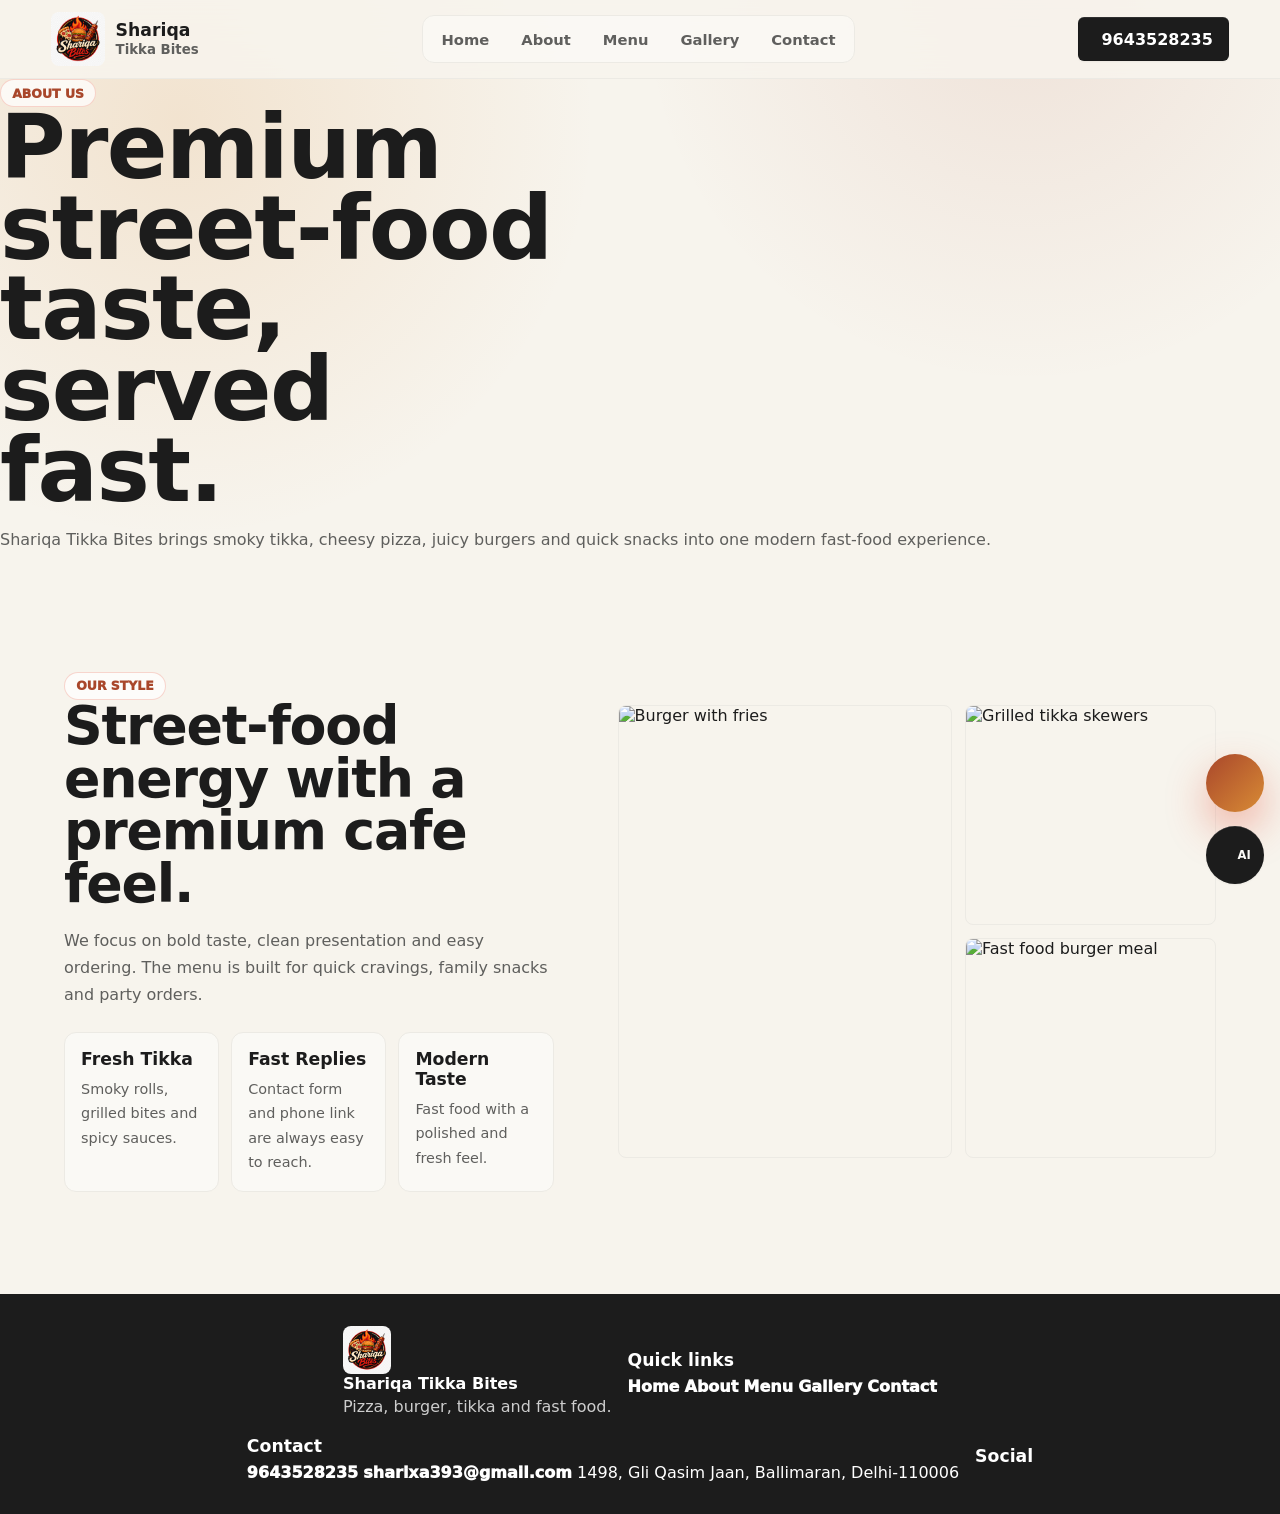
==== about.html @ 3ce441cc "Update multi-page Shariqa Tikka Bites website" ====
<!DOCTYPE html>
<html lang="en">
  <head>
    <meta charset="UTF-8" />
    <meta name="viewport" content="width=device-width, initial-scale=1.0" />
    <title>About | Shariqa Tikka Bites</title>
    <meta name="description" content="About Shariqa Tikka Bites fast food restaurant." />
    <link rel="preconnect" href="https://images.unsplash.com" />
    <link rel="preconnect" href="https://cdn.coverr.co" />
    <link rel="icon" href="assets/shariqa-bites-logo.png" />
    <link rel="stylesheet" href="styles.css" />
    <script src="https://unpkg.com/lucide@latest/dist/umd/lucide.min.js" defer></script>
    <script src="app.js" defer></script>
  </head>
  <body data-page="about">

    <header class="site-header">
      <a class="brand" href="index.html" aria-label="Shariqa Tikka Bites home">
        <img src="assets/shariqa-bites-logo.png" alt="Shariqa Tikka Bites logo" />
        <span><strong>Shariqa</strong><small>Tikka Bites</small></span>
      </a>
      <button class="nav-toggle" type="button" aria-label="Open menu"><i data-lucide="menu"></i></button>
      <nav class="nav-links" aria-label="Primary navigation">
        <a href="index.html" class="">Home</a>
        <a href="about.html" class="active">About</a>
        <a href="menu.html" class="">Menu</a>
        <a href="gallery.html" class="">Gallery</a>
        <a href="contact.html" class="">Contact</a>
      </nav>
      <a class="call-pill" href="tel:+919643528235"><i data-lucide="phone"></i><span>9643528235</span></a>
    </header>
    <main>
      <section class="page-hero"><span class="eyebrow">About us</span><h1>Premium street-food taste, served fast.</h1><p>Shariqa Tikka Bites brings smoky tikka, cheesy pizza, juicy burgers and quick snacks into one modern fast-food experience.</p></section>
      <section class="section about">
        <div class="section-copy reveal"><span class="eyebrow">Our style</span><h2>Street-food energy with a premium cafe feel.</h2><p>We focus on bold taste, clean presentation and easy ordering. The menu is built for quick cravings, family snacks and party orders.</p><div class="feature-grid"><article><i data-lucide="flame"></i><h3>Fresh Tikka</h3><p>Smoky rolls, grilled bites and spicy sauces.</p></article><article><i data-lucide="clock-3"></i><h3>Fast Replies</h3><p>Contact form and phone link are always easy to reach.</p></article><article><i data-lucide="sparkles"></i><h3>Modern Taste</h3><p>Fast food with a polished and fresh feel.</p></article></div></div>
        <div class="about-collage reveal"><img src="https://images.unsplash.com/photo-1550547660-d9450f859349?auto=format&fit=crop&w=900&q=85" alt="Burger with fries" /><img src="https://images.unsplash.com/photo-1599487488170-d11ec9c172f0?auto=format&fit=crop&w=900&q=85" alt="Grilled tikka skewers" /><img src="https://images.unsplash.com/photo-1571091718767-18b5b1457add?auto=format&fit=crop&w=900&q=85" alt="Fast food burger meal" /></div>
      </section>
    </main>
    <button class="floating-contact" type="button" data-open-popup aria-label="Open contact form"><i data-lucide="message-circle"></i></button>
    <button class="chatbot-launch" type="button" id="chatbotLaunch" aria-label="Open AI chatbot"><i data-lucide="bot"></i><span>AI</span></button>
    <aside class="chatbot" id="chatbot" aria-hidden="true" aria-label="Shariqa AI chatbot">
      <div class="chatbot-header">
        <div><span class="eyebrow">Website AI</span><h2>Ask Shariqa Bot</h2></div>
        <button type="button" id="closeChatbot" aria-label="Close chatbot"><i data-lucide="x"></i></button>
      </div>
      <div class="chatbot-messages" id="chatbotMessages">
        <p class="bot-message">Hi! Main Shariqa Tikka Bites website ke basis par menu, order, address, phone aur contact form ke answers de sakta hoon.</p>
      </div>
      <div class="chatbot-suggestions" aria-label="Suggested questions">
        <button type="button" data-chat-question="Address kya hai?">Address</button>
        <button type="button" data-chat-question="Order kaise karun?">Order</button>
        <button type="button" data-chat-question="Menu mein kya kya hai?">Menu</button>
      </div>
      <form class="chatbot-form" id="chatbotForm">
        <input id="chatbotInput" type="text" placeholder="Ask about menu, order, address..." autocomplete="off" />
        <button type="submit" aria-label="Send question"><i data-lucide="send"></i></button>
      </form>
    </aside>
    <div class="popup" id="contactPopup" aria-hidden="true">
      <div class="popup-backdrop" data-close-popup></div>
      <aside class="popup-card" role="dialog" aria-modal="true" aria-labelledby="popupTitle">
        <button class="popup-close" type="button" data-close-popup aria-label="Close popup"><i data-lucide="x"></i></button>
        <span class="eyebrow">Quick contact</span>
        <h2 id="popupTitle">Shariqa Tikka Bites se baat karein</h2>
        <p>Form submit karte hi details email par chali jayengi.</p>
        <form class="contact-form" action="https://formsubmit.co/sharixa393@gmail.com" method="POST" target="_blank">
          <input type="hidden" name="_subject" value="Popup inquiry from Shariqa Tikka Bites website" />
          <input type="hidden" name="_captcha" value="false" />
          <input type="hidden" name="_template" value="table" />
          <label>Name<input name="name" type="text" placeholder="Your name" required /></label>
          <label>Phone<input name="phone" type="tel" placeholder="Your phone number" required /></label>
          <label>Food item<select name="order_item" required><option value="">Select item</option><option>Pizza</option><option>Burger</option><option>Chicken Tikka</option><option>Paneer Tikka</option><option>Wrap / Roll</option><option>Fries</option><option>Sandwich</option><option>Cold Coffee / Shake</option><option>Party or catering order</option></select></label>
          <div class="form-row"><label>Quantity<input name="quantity" type="number" min="1" value="1" required /></label><label>Needed by<input name="needed_by" type="datetime-local" /></label></div>
          <label>Delivery / pickup address<textarea name="customer_address" rows="3" placeholder="Your complete address or write pickup" required></textarea></label>
          <label>Extra requirement<textarea name="message" rows="3" placeholder="Spice, sauce, landmark or party details" required></textarea></label>
          <button class="btn btn-primary" type="submit"><i data-lucide="send"></i>Send Message</button>
        </form>
        <button class="quiet-btn" type="button" id="stopPopup">Do not show popup again</button>
      </aside>
    </div>
    <footer class="site-footer">
      <div class="footer-brand">
        <img src="assets/shariqa-bites-logo.png" alt="Shariqa Tikka Bites logo" />
        <div><strong>Shariqa Tikka Bites</strong><p>Pizza, burger, tikka and fast food.</p></div>
      </div>
      <div class="footer-links">
        <h3>Quick links</h3>
        <a href="index.html">Home</a>
        <a href="about.html">About</a>
        <a href="menu.html">Menu</a>
        <a href="gallery.html">Gallery</a>
        <a href="contact.html">Contact</a>
      </div>
      <div class="footer-contact">
        <h3>Contact</h3>
        <a href="tel:+919643528235"><i data-lucide="phone"></i>9643528235</a>
        <a href="mailto:sharixa393@gmail.com"><i data-lucide="mail"></i>sharixa393@gmail.com</a>
        <span><i data-lucide="map-pin"></i>1498, Gli Qasim Jaan, Ballimaran, Delhi-110006</span>
      </div>
      <div class="footer-social">
        <h3>Social</h3>
        <div class="social-links">
          <a href="https://www.instagram.com/" target="_blank" rel="noopener" aria-label="Instagram"><i data-lucide="instagram"></i></a>
          <a href="https://www.facebook.com/" target="_blank" rel="noopener" aria-label="Facebook"><i data-lucide="facebook"></i></a>
        </div>
      </div>
    </footer>
  </body>
</html>
---- styles.css ----
:root {
  --ink: #1c1c1c;
  --muted: #5f5f5d;
  --paper: #f7f4ed;
  --surface: #fcfbf8;
  --tomato: #a9472b;
  --saffron: #d88b35;
  --mint: #2f6f63;
  --charcoal: #1c1c1c;
  --line: #eceae4;
  --strong-line: rgba(28, 28, 28, 0.4);
  --shadow: rgba(0, 0, 0, 0.1) 0px 4px 12px;
  --button-shadow: rgba(255, 255, 255, 0.2) 0px 0.5px 0px 0px inset, rgba(0, 0, 0, 0.2) 0px 0px 0px 0.5px inset, rgba(0, 0, 0, 0.05) 0px 1px 2px 0px;
  --radius: 12px;
}

* {
  box-sizing: border-box;
}

html {
  scroll-behavior: smooth;
}

body {
  margin: 0;
  color: var(--ink);
  background:
    radial-gradient(circle at 14% 8%, rgba(216, 139, 53, 0.16), transparent 26rem),
    radial-gradient(circle at 80% 0%, rgba(169, 71, 43, 0.1), transparent 24rem),
    var(--paper);
  font-family: Inter, ui-sans-serif, system-ui, -apple-system, BlinkMacSystemFont, "Segoe UI", sans-serif;
  letter-spacing: 0;
}

body.no-scroll {
  overflow: hidden;
}

img,
video {
  display: block;
  max-width: 100%;
}

a {
  color: inherit;
  text-decoration: none;
}

button,
input,
select,
textarea {
  font: inherit;
}

.intro {
  position: fixed;
  inset: 0;
  z-index: 100;
  display: grid;
  place-items: center;
  overflow: hidden;
  color: #fff;
  background:
    linear-gradient(135deg, rgba(28, 28, 28, 0.93), rgba(80, 49, 33, 0.92)),
    url("https://images.unsplash.com/photo-1544025162-d76694265947?auto=format&fit=crop&w=1600&q=85") center/cover;
  transition: opacity 0.55s ease, visibility 0.55s ease;
}

.intro.hide {
  opacity: 0;
  visibility: hidden;
  pointer-events: none;
}

.intro-skip {
  position: absolute;
  top: 1rem;
  right: 1rem;
  z-index: 2;
  display: inline-flex;
  align-items: center;
  gap: 0.4rem;
  border: 1px solid rgba(255, 255, 255, 0.35);
  border-radius: 999px;
  padding: 0.65rem 0.9rem;
  color: #fff;
  background: rgba(0, 0, 0, 0.25);
  cursor: pointer;
}

.intro-skip svg,
.btn svg,
.call-pill svg,
.nav-toggle svg,
.popup-close svg,
.floating-contact svg,
.chatbot-launch svg,
.chatbot-header svg,
.chatbot-form svg,
.contact-lines svg {
  width: 1.05rem;
  height: 1.05rem;
}

.prep-loader {
  position: absolute;
  top: 50%;
  left: 50%;
  width: min(360px, 78vw);
  aspect-ratio: 1;
  transform: translate(-50%, -50%);
}

.prep-ring {
  position: absolute;
  inset: 0;
  border: 1px solid rgba(255, 255, 255, 0.22);
  border-top-color: rgba(255, 255, 255, 0.8);
  border-radius: 999px;
  animation: spinOrder 1.3s linear infinite;
}

.prep-plate {
  position: absolute;
  inset: 34%;
  display: grid;
  place-items: center;
  border-radius: 999px;
  color: var(--ink);
  background: var(--paper);
  box-shadow: var(--button-shadow);
}

.prep-plate svg {
  width: 2.4rem;
  height: 2.4rem;
}

.prep-icon {
  position: absolute;
  display: grid;
  place-items: center;
  width: 54px;
  height: 54px;
  border: 1px solid rgba(255, 255, 255, 0.32);
  border-radius: 999px;
  background: rgba(255, 255, 255, 0.12);
  backdrop-filter: blur(12px);
  font-size: 1.45rem;
  animation: prepBounce 1.7s ease-in-out infinite;
}

.prep-one {
  top: 8%;
  left: 20%;
}

.prep-two {
  right: 12%;
  top: 38%;
  animation-delay: 0.18s;
}

.prep-three {
  left: 16%;
  bottom: 13%;
  animation-delay: 0.36s;
}

.intro-scratch {
  position: absolute;
  inset: -15%;
  opacity: 0.5;
  transform: rotate(-9deg);
}

.intro-scratch span {
  position: absolute;
  left: -10%;
  width: 120%;
  height: 1.4rem;
  border-radius: 999px;
  background: rgba(255, 255, 255, 0.22);
  animation: scratch 1.15s ease-in-out infinite;
}

.intro-scratch span:nth-child(1) {
  top: 34%;
}

.intro-scratch span:nth-child(2) {
  top: 48%;
  animation-delay: 0.14s;
}

.intro-scratch span:nth-child(3) {
  top: 62%;
  animation-delay: 0.28s;
}

.intro-center {
  position: relative;
  z-index: 2;
  display: grid;
  place-items: center;
  gap: 1rem;
  text-align: center;
  animation: popIn 0.8s ease both;
}

.intro-center img {
  width: min(180px, 42vw);
  border-radius: 16px;
  box-shadow: var(--button-shadow);
}

.intro-center p {
  margin: 0;
  font-weight: 900;
  text-transform: uppercase;
}

.intro-progress {
  width: min(260px, 70vw);
  height: 8px;
  overflow: hidden;
  border-radius: 999px;
  background: rgba(255, 255, 255, 0.18);
}

.intro-progress span {
  display: block;
  width: 44%;
  height: 100%;
  border-radius: inherit;
  background: var(--surface);
  animation: loadBar 1.15s ease-in-out infinite;
}

.intro-food {
  position: absolute;
  border: 1px solid rgba(255, 255, 255, 0.28);
  border-radius: 999px;
  padding: 0.8rem 1.1rem;
  font-weight: 900;
  background: rgba(255, 255, 255, 0.13);
  backdrop-filter: blur(10px);
  animation: orbit 4.5s ease-in-out infinite;
}

.intro-food-one {
  top: 18%;
  left: 15%;
}

.intro-food-two {
  right: 13%;
  top: 24%;
  animation-delay: 0.5s;
}

.intro-food-three {
  bottom: 18%;
  left: 25%;
  animation-delay: 1s;
}

.site-header {
  position: sticky;
  top: 0;
  z-index: 20;
  display: grid;
  grid-template-columns: auto 1fr auto;
  align-items: center;
  gap: 1.2rem;
  padding: 0.75rem clamp(1rem, 4vw, 4rem);
  border-bottom: 1px solid var(--line);
  background: rgba(247, 244, 237, 0.88);
  backdrop-filter: blur(18px);
}

.brand {
  display: inline-flex;
  align-items: center;
  min-width: 0;
  gap: 0.65rem;
}

.brand img {
  width: 54px;
  height: 54px;
  border-radius: 8px;
  object-fit: cover;
}

.brand span {
  display: grid;
  line-height: 1;
}

.brand strong {
  font-size: 1.08rem;
}

.brand small {
  margin-top: 0.2rem;
  color: var(--muted);
  font-weight: 800;
}

.nav-links {
  justify-self: center;
  display: inline-flex;
  align-items: center;
  gap: 0.4rem;
  padding: 0.35rem;
  border: 1px solid var(--line);
  border-radius: 12px;
  background: rgba(252, 251, 248, 0.65);
}

.nav-links a {
  border-radius: 6px;
  padding: 0.55rem 0.8rem;
  color: var(--muted);
  font-size: 0.92rem;
  font-weight: 800;
  transition: color 0.2s ease, background 0.2s ease;
}

.nav-links a:hover {
  color: var(--ink);
  background: #fff;
}

.nav-toggle {
  display: none;
  width: 44px;
  height: 44px;
  place-items: center;
  border: 1px solid var(--line);
  border-radius: 6px;
  background: var(--surface);
  cursor: pointer;
}

.call-pill {
  display: inline-flex;
  align-items: center;
  justify-content: center;
  gap: 0.45rem;
  min-height: 44px;
  border-radius: 6px;
  padding: 0 1rem;
  color: #fff;
  background: var(--ink);
  font-weight: 900;
  box-shadow: var(--button-shadow);
}

.hero {
  display: grid;
  grid-template-columns: minmax(0, 0.95fr) minmax(300px, 1.05fr);
  align-items: center;
  gap: clamp(2rem, 5vw, 5rem);
  padding: clamp(2rem, 4vw, 4rem) clamp(1rem, 5vw, 5rem) clamp(4rem, 7vw, 6rem);
}

.eyebrow {
  display: inline-flex;
  width: fit-content;
  border: 1px solid rgba(226, 55, 25, 0.2);
  border-radius: 999px;
  padding: 0.35rem 0.7rem;
  color: var(--tomato);
  background: rgba(255, 255, 255, 0.72);
  font-size: 0.78rem;
  font-weight: 950;
  text-transform: uppercase;
}

h1,
h2,
h3,
p {
  margin-top: 0;
}

h1 {
  margin-bottom: 1rem;
  font-size: clamp(3rem, 7vw, 6.6rem);
  line-height: 0.9;
  letter-spacing: -1.5px;
  max-width: 9ch;
}

h2 {
  margin-bottom: 1rem;
  font-size: clamp(2rem, 4.2vw, 3.4rem);
  line-height: 0.98;
  letter-spacing: -1.2px;
}

h3 {
  margin-bottom: 0.45rem;
  font-size: 1.08rem;
}

p {
  color: var(--muted);
  line-height: 1.7;
}

.hero-copy p {
  max-width: 36rem;
  font-size: 1.08rem;
}

.hero-actions,
.contact-lines {
  display: flex;
  flex-wrap: wrap;
  gap: 0.8rem;
  align-items: center;
}

.btn {
  display: inline-flex;
  align-items: center;
  justify-content: center;
  gap: 0.5rem;
  min-height: 48px;
  border: 0;
  border-radius: 6px;
  padding: 0 1.1rem;
  cursor: pointer;
  font-weight: 950;
  transition: transform 0.2s ease, box-shadow 0.2s ease, background 0.2s ease;
}

.btn:hover {
  transform: translateY(-2px);
}

.btn-primary {
  color: #fff;
  background: linear-gradient(135deg, var(--tomato), var(--saffron));
  box-shadow: var(--button-shadow);
}

.btn-light {
  color: var(--ink);
  border: 1px solid var(--strong-line);
  background: transparent;
  box-shadow: none;
}

.hero-stats {
  display: grid;
  grid-template-columns: repeat(3, minmax(0, 1fr));
  gap: 0.75rem;
  max-width: 42rem;
  margin-top: 2rem;
}

.hero-stats span {
  min-height: 86px;
  border: 1px solid var(--line);
  border-radius: var(--radius);
  padding: 1rem;
  background: rgba(252, 251, 248, 0.72);
  color: var(--muted);
  font-weight: 800;
}

.hero-stats strong {
  display: block;
  color: var(--ink);
  font-size: 1.45rem;
}

.hero-visual {
  position: relative;
  min-height: 620px;
}

.hero-main-photo {
  position: absolute;
  inset: 3rem 0 0 4rem;
  border-radius: 8px;
  overflow: hidden;
  border: 1px solid var(--line);
  box-shadow: none;
  transform: rotate(2deg);
}

.hero-main-photo::after,
.video-frame::after {
  content: "";
  position: absolute;
  inset: 0;
  pointer-events: none;
  background: linear-gradient(180deg, transparent 45%, rgba(0, 0, 0, 0.2));
}

.hero-main-photo img {
  width: 100%;
  height: 100%;
  object-fit: cover;
}

.floating-card {
  position: absolute;
  display: grid;
  gap: 0.6rem;
  width: 190px;
  border: 1px solid var(--line);
  border-radius: 8px;
  padding: 0.55rem;
  background: rgba(252, 251, 248, 0.88);
  box-shadow: var(--shadow);
  backdrop-filter: blur(12px);
  animation: floatCard 4.6s ease-in-out infinite;
}

.floating-card img {
  aspect-ratio: 1.25;
  width: 100%;
  border-radius: 6px;
  object-fit: cover;
}

.floating-card span {
  font-weight: 950;
}

.float-one {
  top: 1rem;
  left: 0;
}

.float-two {
  right: 0;
  bottom: 2rem;
  animation-delay: 0.7s;
}

.ticker {
  overflow: hidden;
  border-block: 1px solid var(--line);
  background: var(--charcoal);
  color: #fff;
}

.ticker div {
  display: flex;
  width: max-content;
  gap: 2rem;
  padding: 1rem 0;
  animation: marquee 22s linear infinite;
}

.ticker span {
  font-size: 1.05rem;
  font-weight: 950;
  text-transform: uppercase;
}

.section {
  padding: clamp(4rem, 8vw, 7rem) clamp(1rem, 5vw, 5rem);
}

.about,
.video-section {
  display: grid;
  grid-template-columns: minmax(0, 0.9fr) minmax(300px, 1.1fr);
  gap: clamp(2rem, 5vw, 5rem);
  align-items: center;
}

.section-copy {
  max-width: 44rem;
}

.feature-grid {
  display: grid;
  grid-template-columns: repeat(3, minmax(0, 1fr));
  gap: 0.75rem;
  margin-top: 1.5rem;
}

.feature-grid article,
.menu-card,
.contact-panel,
.popup-card {
  border: 1px solid var(--line);
  border-radius: var(--radius);
  background: rgba(252, 251, 248, 0.78);
  box-shadow: none;
}

.feature-grid article {
  padding: 1rem;
}

.feature-grid svg {
  color: var(--tomato);
}

.feature-grid p {
  margin-bottom: 0;
  font-size: 0.9rem;
}

.about-collage {
  display: grid;
  grid-template-columns: 1fr 0.75fr;
  grid-template-rows: repeat(2, 220px);
  gap: 0.8rem;
}

.about-collage img {
  width: 100%;
  height: 100%;
  border-radius: 8px;
  object-fit: cover;
  border: 1px solid var(--line);
  box-shadow: none;
}

.about-collage img:first-child {
  grid-row: span 2;
}

.section-heading {
  max-width: 48rem;
  margin: 0 auto 2rem;
  text-align: center;
}

.section-heading .eyebrow {
  margin-inline: auto;
}

.menu-grid {
  display: grid;
  grid-template-columns: repeat(3, minmax(0, 1fr));
  gap: 1rem;
}

.menu-card {
  overflow: hidden;
  transition: transform 0.25s ease, box-shadow 0.25s ease;
}

.menu-card:hover {
  transform: translateY(-7px);
  box-shadow: var(--shadow);
}

.menu-card img {
  width: 100%;
  aspect-ratio: 1.35;
  object-fit: cover;
}

.menu-card div {
  padding: 1rem;
}

.menu-card p {
  min-height: 54px;
  margin-bottom: 0.8rem;
}

.menu-card strong {
  color: var(--tomato);
  font-size: 1.2rem;
}

.gallery {
  display: grid;
  grid-template-columns: repeat(4, minmax(0, 1fr));
  grid-auto-rows: 230px;
  gap: 0.8rem;
}

.gallery img {
  width: 100%;
  height: 100%;
  border-radius: 8px;
  object-fit: cover;
  border: 1px solid var(--line);
  box-shadow: none;
  transition: transform 0.3s ease, filter 0.3s ease;
}

.gallery img:hover {
  filter: saturate(1.12) contrast(1.04);
  transform: scale(1.025);
}

.gallery img:nth-child(1),
.gallery img:nth-child(6) {
  grid-row: span 2;
}

.video-frame {
  position: relative;
  overflow: hidden;
  border-radius: 8px;
  box-shadow: var(--shadow);
  background: #000;
}

.video-frame video {
  width: 100%;
  aspect-ratio: 16 / 10;
  object-fit: cover;
}

.contact-section {
  padding-top: 2rem;
}

.contact-panel {
  display: grid;
  grid-template-columns: minmax(0, 0.9fr) minmax(300px, 1fr);
  gap: 2rem;
  padding: clamp(1.2rem, 3vw, 2rem);
}

.contact-lines {
  margin-top: 1.3rem;
}

.contact-lines a {
  display: inline-flex;
  align-items: center;
  gap: 0.45rem;
  border: 1px solid var(--line);
  border-radius: 999px;
  padding: 0.65rem 0.85rem;
  background: var(--surface);
  font-weight: 850;
}

.address-card {
  display: inline-flex;
  align-items: flex-start;
  gap: 0.55rem;
  margin-top: 1rem;
  border: 1px solid var(--line);
  border-radius: 12px;
  padding: 0.8rem 0.9rem;
  color: var(--ink);
  background: rgba(252, 251, 248, 0.72);
  font-style: normal;
  font-weight: 600;
}

.address-card svg {
  flex: 0 0 auto;
  width: 1.1rem;
  height: 1.1rem;
  color: var(--tomato);
}

.contact-form {
  display: grid;
  gap: 0.85rem;
}

.contact-form label {
  display: grid;
  gap: 0.38rem;
  color: var(--muted);
  font-size: 0.9rem;
  font-weight: 850;
}

.contact-form input,
.contact-form select,
.contact-form textarea {
  width: 100%;
  border: 1px solid var(--line);
  border-radius: 6px;
  padding: 0.9rem 1rem;
  color: var(--ink);
  background: var(--paper);
  outline: none;
  resize: vertical;
}

.contact-form input:focus,
.contact-form select:focus,
.contact-form textarea:focus {
  border-color: var(--tomato);
  box-shadow: var(--shadow);
}

.form-row {
  display: grid;
  grid-template-columns: 0.65fr 1fr;
  gap: 0.8rem;
}

.floating-contact {
  position: fixed;
  right: 1rem;
  bottom: 5.5rem;
  z-index: 30;
  display: grid;
  place-items: center;
  width: 58px;
  height: 58px;
  border: 0;
  border-radius: 999px;
  color: #fff;
  background: linear-gradient(135deg, var(--tomato), var(--saffron));
  box-shadow: 0 18px 40px rgba(226, 55, 25, 0.35);
  cursor: pointer;
  animation: pulse 2.4s ease-in-out infinite;
}

.chatbot-launch {
  position: fixed;
  right: 1rem;
  bottom: 1rem;
  z-index: 30;
  display: grid;
  grid-template-columns: auto auto;
  place-items: center;
  gap: 0.25rem;
  width: 58px;
  height: 58px;
  border: 0;
  border-radius: 999px;
  color: var(--surface);
  background: var(--ink);
  box-shadow: var(--button-shadow);
  cursor: pointer;
}

.chatbot-launch span {
  font-size: 0.72rem;
  font-weight: 900;
}

.chatbot {
  position: fixed;
  right: 1rem;
  bottom: 5.2rem;
  z-index: 45;
  display: grid;
  grid-template-rows: auto 1fr auto auto;
  width: min(390px, calc(100vw - 2rem));
  max-height: min(620px, calc(100vh - 7rem));
  border: 1px solid var(--line);
  border-radius: 16px;
  background: rgba(252, 251, 248, 0.98);
  box-shadow: var(--shadow);
  opacity: 0;
  transform: translateY(16px);
  visibility: hidden;
  pointer-events: none;
  transition: opacity 0.22s ease, transform 0.22s ease, visibility 0.22s ease;
}

.chatbot.show {
  opacity: 1;
  transform: none;
  visibility: visible;
  pointer-events: auto;
}

.chatbot-header {
  display: flex;
  align-items: flex-start;
  justify-content: space-between;
  gap: 1rem;
  padding: 1rem;
  border-bottom: 1px solid var(--line);
}

.chatbot-header h2 {
  margin: 0.45rem 0 0;
  font-size: 1.3rem;
  letter-spacing: 0;
}

.chatbot-header button,
.chatbot-form button {
  display: grid;
  place-items: center;
  border: 1px solid var(--line);
  border-radius: 999px;
  background: var(--paper);
  cursor: pointer;
}

.chatbot-header button {
  width: 38px;
  height: 38px;
}

.chatbot-messages {
  display: grid;
  align-content: start;
  gap: 0.7rem;
  min-height: 230px;
  overflow: auto;
  padding: 1rem;
}

.bot-message,
.user-message {
  max-width: 88%;
  margin: 0;
  border: 1px solid var(--line);
  border-radius: 12px;
  padding: 0.75rem 0.85rem;
  line-height: 1.45;
}

.bot-message {
  justify-self: start;
  background: var(--paper);
}

.user-message {
  justify-self: end;
  color: var(--surface);
  background: var(--ink);
}

.chatbot-suggestions {
  display: flex;
  flex-wrap: wrap;
  gap: 0.5rem;
  padding: 0 1rem 0.9rem;
}

.chatbot-suggestions button {
  border: 1px solid var(--strong-line);
  border-radius: 999px;
  padding: 0.45rem 0.7rem;
  background: transparent;
  cursor: pointer;
  font-weight: 700;
}

.chatbot-form {
  display: grid;
  grid-template-columns: 1fr 44px;
  gap: 0.5rem;
  padding: 0 1rem 1rem;
}

.chatbot-form input {
  min-width: 0;
  border: 1px solid var(--line);
  border-radius: 999px;
  padding: 0.85rem 1rem;
  background: var(--paper);
  outline: none;
}

.chatbot-form button {
  width: 44px;
  height: 44px;
  color: var(--surface);
  background: var(--ink);
}

.popup {
  position: fixed;
  inset: 0;
  z-index: 50;
  display: grid;
  place-items: center;
  padding: 1rem;
  opacity: 0;
  visibility: hidden;
  pointer-events: none;
  transition: opacity 0.25s ease, visibility 0.25s ease;
}

.popup.show {
  opacity: 1;
  visibility: visible;
  pointer-events: auto;
}

.popup-backdrop {
  position: absolute;
  inset: 0;
  background: rgba(25, 19, 15, 0.58);
  backdrop-filter: blur(8px);
}

.popup-card {
  position: relative;
  width: min(460px, 100%);
  max-height: calc(100vh - 2rem);
  overflow: auto;
  padding: 1.2rem;
  background: rgba(255, 255, 255, 0.96);
}

.popup-card h2 {
  margin-right: 2.4rem;
  font-size: clamp(2rem, 5vw, 2.65rem);
  line-height: 1.05;
}

.popup-close {
  position: absolute;
  top: 0.8rem;
  right: 0.8rem;
  display: grid;
  place-items: center;
  width: 38px;
  height: 38px;
  border: 1px solid var(--line);
  border-radius: 999px;
  background: #fff;
  cursor: pointer;
}

.quiet-btn {
  width: 100%;
  margin-top: 0.8rem;
  border: 0;
  border-radius: 999px;
  padding: 0.8rem;
  color: var(--muted);
  background: rgba(25, 19, 15, 0.06);
  cursor: pointer;
  font-weight: 850;
}

.site-footer {
  display: flex;
  flex-wrap: wrap;
  align-items: center;
  justify-content: center;
  gap: 1rem;
  padding: 2rem 1rem;
  color: #fff;
  background: var(--charcoal);
}

.site-footer img {
  width: 48px;
  height: 48px;
  border-radius: 8px;
}

.site-footer p {
  margin: 0;
  color: rgba(255, 255, 255, 0.78);
}

.site-footer a {
  color: #fff;
  font-weight: 950;
}

.reveal {
  opacity: 0;
  transform: translateY(28px);
  transition: opacity 0.7s ease, transform 0.7s ease;
}

.reveal.visible {
  opacity: 1;
  transform: none;
}

@keyframes scratch {
  0%,
  100% {
    transform: translateX(-10%);
  }
  50% {
    transform: translateX(12%);
  }
}

@keyframes spinOrder {
  to {
    transform: rotate(360deg);
  }
}

@keyframes prepBounce {
  0%,
  100% {
    transform: translateY(0) scale(1);
  }
  50% {
    transform: translateY(-12px) scale(1.04);
  }
}

@keyframes loadBar {
  0% {
    transform: translateX(-120%);
  }
  100% {
    transform: translateX(250%);
  }
}

@keyframes popIn {
  from {
    opacity: 0;
    transform: scale(0.92);
  }
  to {
    opacity: 1;
    transform: scale(1);
  }
}

@keyframes orbit {
  0%,
  100% {
    transform: translate3d(0, 0, 0) rotate(-2deg);
  }
  50% {
    transform: translate3d(10px, -16px, 0) rotate(3deg);
  }
}

@keyframes floatCard {
  0%,
  100% {
    transform: translateY(0);
  }
  50% {
    transform: translateY(-16px);
  }
}

@keyframes marquee {
  from {
    transform: translateX(0);
  }
  to {
    transform: translateX(-50%);
  }
}

@keyframes pulse {
  0%,
  100% {
    transform: scale(1);
  }
  50% {
    transform: scale(1.06);
  }
}

@media (prefers-reduced-motion: reduce) {
  *,
  *::before,
  *::after {
    scroll-behavior: auto !important;
    animation-duration: 0.01ms !important;
    animation-iteration-count: 1 !important;
    transition-duration: 0.01ms !important;
  }
}

@media (max-width: 980px) {
  .site-header {
    grid-template-columns: auto auto 1fr;
  }

  .nav-toggle {
    display: grid;
  }

  .nav-links {
    position: absolute;
    top: calc(100% + 0.4rem);
    left: 1rem;
    right: 1rem;
    display: none;
    justify-content: center;
    flex-wrap: wrap;
    border-radius: 8px;
    padding: 0.8rem;
    box-shadow: var(--shadow);
  }

  .nav-links.open {
    display: flex;
  }

  .call-pill {
    justify-self: end;
  }

  .hero,
  .about,
  .video-section,
  .contact-panel {
    grid-template-columns: 1fr;
  }

  .hero {
    min-height: auto;
    padding-top: 2rem;
  }

  .hero-visual {
    min-height: 520px;
  }

  .hero-main-photo {
    inset: 3rem 1rem 0 3rem;
  }

  .menu-grid {
    grid-template-columns: repeat(2, minmax(0, 1fr));
  }

  .gallery {
    grid-template-columns: repeat(2, minmax(0, 1fr));
  }
}

@media (max-width: 640px) {
  .site-header {
    gap: 0.65rem;
    padding-inline: 0.8rem;
  }

  .brand img {
    width: 46px;
    height: 46px;
  }

  .brand small {
    display: none;
  }

  .call-pill {
    width: 44px;
    padding: 0;
  }

  .call-pill span,
  .call-pill {
    font-size: 0;
  }

  .call-pill svg {
    width: 1.15rem;
    height: 1.15rem;
  }

  h1 {
    font-size: clamp(3rem, 18vw, 4.4rem);
  }

  .hero-stats,
  .feature-grid,
  .menu-grid {
    grid-template-columns: 1fr;
  }

  .hero-visual {
    min-height: 410px;
  }

  .hero-main-photo {
    inset: 3rem 0 0 0;
  }

  .floating-card {
    width: 150px;
  }

  .about-collage {
    grid-template-columns: 1fr;
    grid-template-rows: repeat(3, 210px);
  }

  .about-collage img:first-child {
    grid-row: auto;
  }

  .gallery {
    grid-template-columns: 1fr;
    grid-auto-rows: 240px;
  }

  .form-row {
    grid-template-columns: 1fr;
  }

  .chatbot {
    left: 0.8rem;
    right: 0.8rem;
    bottom: 5rem;
    width: auto;
  }

  .gallery img:nth-child(1),
  .gallery img:nth-child(6) {
    grid-row: auto;
  }

  .intro-food {
    display: none;
  }
}
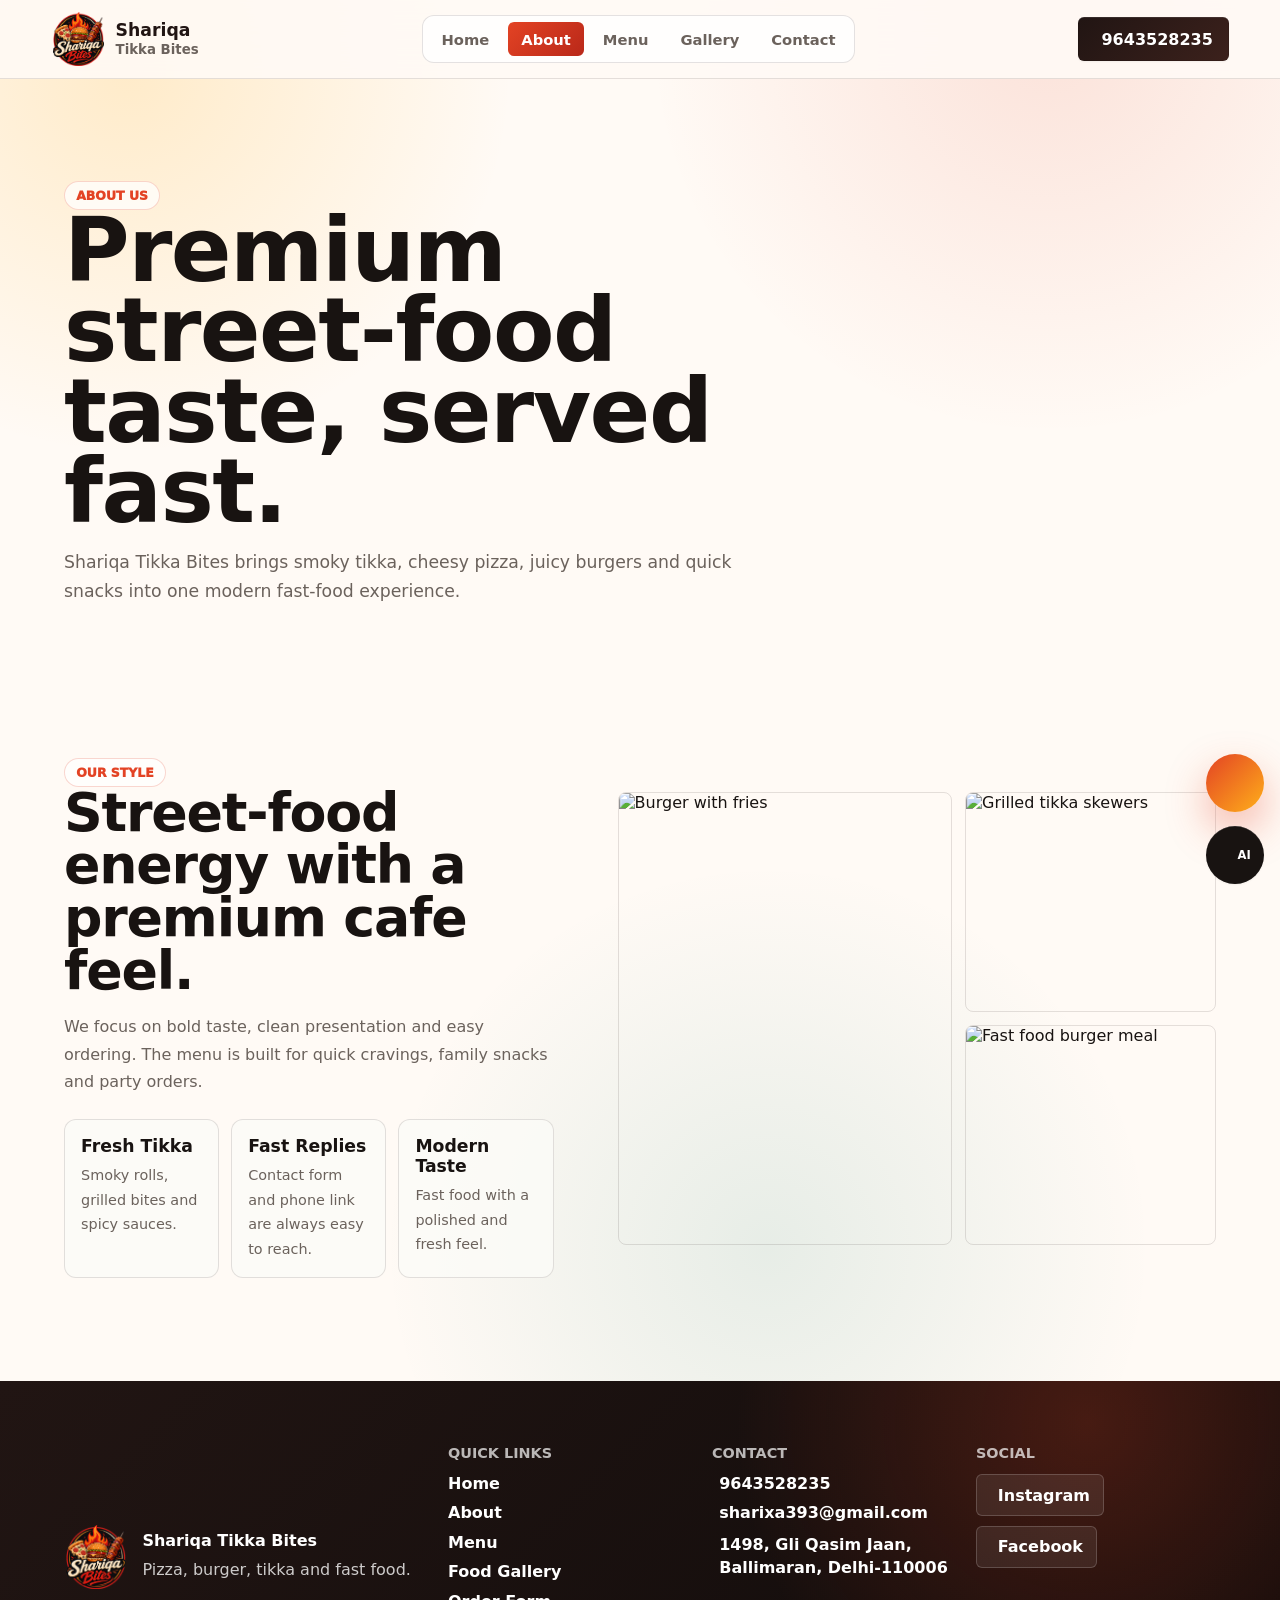
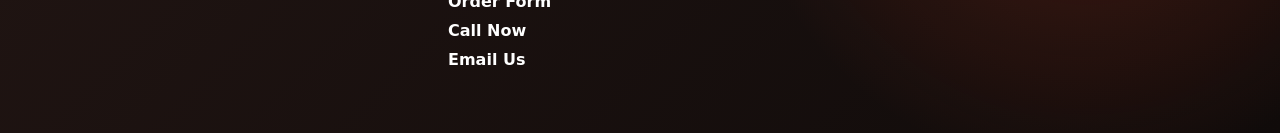
==== commit 138db15a: "Update Shariqa Tikka Bites frontend and backend" ====
--- a/about.html
+++ b/about.html
@@ -63,7 +63,7 @@
         <span class="eyebrow">Quick contact</span>
         <h2 id="popupTitle">Shariqa Tikka Bites se baat karein</h2>
         <p>Form submit karte hi details email par chali jayengi.</p>
-        <form class="contact-form" action="https://formsubmit.co/sharixa393@gmail.com" method="POST" target="_blank">
+        <form class="contact-form" data-contact-form action="https://formsubmit.co/sharixa393@gmail.com" method="POST" target="_blank">
           <input type="hidden" name="_subject" value="Popup inquiry from Shariqa Tikka Bites website" />
           <input type="hidden" name="_captcha" value="false" />
           <input type="hidden" name="_template" value="table" />
@@ -73,8 +73,9 @@
           <div class="form-row"><label>Quantity<input name="quantity" type="number" min="1" value="1" required /></label><label>Needed by<input name="needed_by" type="datetime-local" /></label></div>
           <label>Delivery / pickup address<textarea name="customer_address" rows="3" placeholder="Your complete address or write pickup" required></textarea></label>
           <label>Extra requirement<textarea name="message" rows="3" placeholder="Spice, sauce, landmark or party details" required></textarea></label>
-          <button class="btn btn-primary" type="submit"><i data-lucide="send"></i>Send Message</button>
-        </form>
+          <button class="btn btn-primary" type="submit"><i data-lucide="send"></i>Send Message</button>
+          <p class="form-status" data-form-status aria-live="polite"></p>
+        </form>
         <button class="quiet-btn" type="button" id="stopPopup">Do not show popup again</button>
       </aside>
     </div>
@@ -83,14 +84,16 @@
         <img src="assets/shariqa-bites-logo.png" alt="Shariqa Tikka Bites logo" />
         <div><strong>Shariqa Tikka Bites</strong><p>Pizza, burger, tikka and fast food.</p></div>
       </div>
-      <div class="footer-links">
-        <h3>Quick links</h3>
-        <a href="index.html">Home</a>
-        <a href="about.html">About</a>
-        <a href="menu.html">Menu</a>
-        <a href="gallery.html">Gallery</a>
-        <a href="contact.html">Contact</a>
-      </div>
+      <div class="footer-links">
+        <h3>Quick links</h3>
+        <a href="index.html">Home</a>
+        <a href="about.html">About</a>
+        <a href="menu.html">Menu</a>
+        <a href="gallery.html">Food Gallery</a>
+        <a href="contact.html">Order Form</a>
+        <a href="tel:+919643528235">Call Now</a>
+        <a href="mailto:sharixa393@gmail.com">Email Us</a>
+      </div>
       <div class="footer-contact">
         <h3>Contact</h3>
         <a href="tel:+919643528235"><i data-lucide="phone"></i>9643528235</a>
@@ -98,12 +101,12 @@
         <span><i data-lucide="map-pin"></i>1498, Gli Qasim Jaan, Ballimaran, Delhi-110006</span>
       </div>
       <div class="footer-social">
-        <h3>Social</h3>
-        <div class="social-links">
-          <a href="https://www.instagram.com/" target="_blank" rel="noopener" aria-label="Instagram"><i data-lucide="instagram"></i></a>
-          <a href="https://www.facebook.com/" target="_blank" rel="noopener" aria-label="Facebook"><i data-lucide="facebook"></i></a>
-        </div>
-      </div>
+        <h3>Social</h3>
+        <div class="social-links">
+          <a href="https://www.instagram.com/" target="_blank" rel="noopener" aria-label="Instagram"><i data-lucide="instagram"></i><span>Instagram</span></a>
+          <a href="https://www.facebook.com/" target="_blank" rel="noopener" aria-label="Facebook"><i data-lucide="facebook"></i><span>Facebook</span></a>
+        </div>
+      </div>
     </footer>
   </body>
 </html>
--- a/styles.css
+++ b/styles.css
@@ -1,15 +1,15 @@
 :root {
-  --ink: #1c1c1c;
-  --muted: #5f5f5d;
-  --paper: #f7f4ed;
-  --surface: #fcfbf8;
-  --tomato: #a9472b;
-  --saffron: #d88b35;
-  --mint: #2f6f63;
-  --charcoal: #1c1c1c;
-  --line: #eceae4;
-  --strong-line: rgba(28, 28, 28, 0.4);
-  --shadow: rgba(0, 0, 0, 0.1) 0px 4px 12px;
+  --ink: #181311;
+  --muted: #6b625c;
+  --paper: #fffaf5;
+  --surface: #ffffff;
+  --tomato: #e34324;
+  --saffron: #ffaf1a;
+  --mint: #137a68;
+  --charcoal: #211513;
+  --line: rgba(33, 21, 19, 0.12);
+  --strong-line: rgba(33, 21, 19, 0.42);
+  --shadow: rgba(86, 42, 24, 0.14) 0px 18px 50px;
   --button-shadow: rgba(255, 255, 255, 0.2) 0px 0.5px 0px 0px inset, rgba(0, 0, 0, 0.2) 0px 0px 0px 0.5px inset, rgba(0, 0, 0, 0.05) 0px 1px 2px 0px;
   --radius: 12px;
 }
@@ -20,14 +20,17 @@
 
 html {
   scroll-behavior: smooth;
+  overflow-x: hidden;
 }
 
 body {
   margin: 0;
+  overflow-x: hidden;
   color: var(--ink);
   background:
-    radial-gradient(circle at 14% 8%, rgba(216, 139, 53, 0.16), transparent 26rem),
-    radial-gradient(circle at 80% 0%, rgba(169, 71, 43, 0.1), transparent 24rem),
+    radial-gradient(circle at 10% 4%, rgba(255, 175, 26, 0.2), transparent 24rem),
+    radial-gradient(circle at 82% 2%, rgba(227, 67, 36, 0.13), transparent 25rem),
+    radial-gradient(circle at 60% 72%, rgba(19, 122, 104, 0.1), transparent 24rem),
     var(--paper);
   font-family: Inter, ui-sans-serif, system-ui, -apple-system, BlinkMacSystemFont, "Segoe UI", sans-serif;
   letter-spacing: 0;
@@ -100,6 +103,7 @@
 .chatbot-launch svg,
 .chatbot-header svg,
 .chatbot-form svg,
+.prep-icon svg,
 .contact-lines svg {
   width: 1.05rem;
   height: 1.05rem;
@@ -213,8 +217,10 @@
 
 .intro-center img {
   width: min(180px, 42vw);
-  border-radius: 16px;
-  box-shadow: var(--button-shadow);
+  border-radius: 0;
+  background: transparent;
+  box-shadow: none;
+  filter: drop-shadow(0 14px 24px rgba(0, 0, 0, 0.34));
 }
 
 .intro-center p {
@@ -278,7 +284,7 @@
   gap: 1.2rem;
   padding: 0.75rem clamp(1rem, 4vw, 4rem);
   border-bottom: 1px solid var(--line);
-  background: rgba(247, 244, 237, 0.88);
+  background: rgba(255, 250, 245, 0.9);
   backdrop-filter: blur(18px);
 }
 
@@ -292,8 +298,9 @@
 .brand img {
   width: 54px;
   height: 54px;
-  border-radius: 8px;
-  object-fit: cover;
+  border-radius: 0;
+  background: transparent;
+  object-fit: contain;
 }
 
 .brand span {
@@ -303,6 +310,7 @@
 
 .brand strong {
   font-size: 1.08rem;
+  color: var(--charcoal);
 }
 
 .brand small {
@@ -319,7 +327,7 @@
   padding: 0.35rem;
   border: 1px solid var(--line);
   border-radius: 12px;
-  background: rgba(252, 251, 248, 0.65);
+  background: rgba(255, 255, 255, 0.78);
 }
 
 .nav-links a {
@@ -334,6 +342,11 @@
 .nav-links a:hover {
   color: var(--ink);
   background: #fff;
+}
+
+.nav-links a.active {
+  color: #fff;
+  background: linear-gradient(135deg, var(--tomato), #b92819);
 }
 
 .nav-toggle {
@@ -356,7 +369,7 @@
   border-radius: 6px;
   padding: 0 1rem;
   color: #fff;
-  background: var(--ink);
+  background: linear-gradient(135deg, var(--charcoal), #3c211c);
   font-weight: 900;
   box-shadow: var(--button-shadow);
 }
@@ -417,6 +430,13 @@
 .hero-copy p {
   max-width: 36rem;
   font-size: 1.08rem;
+}
+
+.hero-copy,
+.section-copy,
+.contact-panel > div,
+.contact-form {
+  min-width: 0;
 }
 
 .hero-actions,
@@ -447,14 +467,20 @@
 
 .btn-primary {
   color: #fff;
-  background: linear-gradient(135deg, var(--tomato), var(--saffron));
+  background: linear-gradient(135deg, var(--tomato), #c83019 55%, var(--saffron));
+  box-shadow: var(--button-shadow);
+}
+
+.btn-whatsapp {
+  color: #fff;
+  background: linear-gradient(135deg, var(--mint), #0d5d4f);
   box-shadow: var(--button-shadow);
 }
 
 .btn-light {
   color: var(--ink);
   border: 1px solid var(--strong-line);
-  background: transparent;
+  background: rgba(255, 255, 255, 0.62);
   box-shadow: none;
 }
 
@@ -471,7 +497,7 @@
   border: 1px solid var(--line);
   border-radius: var(--radius);
   padding: 1rem;
-  background: rgba(252, 251, 248, 0.72);
+  background: rgba(255, 255, 255, 0.74);
   color: var(--muted);
   font-weight: 800;
 }
@@ -551,7 +577,7 @@
 .ticker {
   overflow: hidden;
   border-block: 1px solid var(--line);
-  background: var(--charcoal);
+  background: linear-gradient(90deg, var(--charcoal), #441a14, var(--charcoal));
   color: #fff;
 }
 
@@ -573,8 +599,23 @@
   padding: clamp(4rem, 8vw, 7rem) clamp(1rem, 5vw, 5rem);
 }
 
+.page-hero {
+  max-width: 980px;
+  padding: clamp(4rem, 8vw, 7rem) clamp(1rem, 5vw, 5rem) clamp(1rem, 3vw, 2rem);
+}
+
+.page-hero h1 {
+  max-width: 11ch;
+}
+
+.page-hero p {
+  max-width: 44rem;
+  font-size: 1.08rem;
+}
+
 .about,
-.video-section {
+.video-section,
+.order-builder {
   display: grid;
   grid-template-columns: minmax(0, 0.9fr) minmax(300px, 1.1fr);
   gap: clamp(2rem, 5vw, 5rem);
@@ -679,6 +720,107 @@
 .menu-card strong {
   color: var(--tomato);
   font-size: 1.2rem;
+}
+
+.order-builder {
+  padding-bottom: clamp(2rem, 5vw, 4rem);
+}
+
+.builder-panel {
+  display: grid;
+  gap: 1rem;
+}
+
+.builder-items {
+  display: grid;
+  grid-template-columns: repeat(2, minmax(0, 1fr));
+  gap: 0.8rem;
+}
+
+.builder-items button,
+.builder-summary,
+.deal-strip {
+  border: 1px solid var(--line);
+  border-radius: var(--radius);
+  background: rgba(255, 255, 255, 0.82);
+  box-shadow: var(--shadow);
+}
+
+.builder-items button {
+  display: grid;
+  grid-template-columns: auto 1fr;
+  align-items: center;
+  gap: 0.55rem 0.75rem;
+  min-height: 92px;
+  padding: 1rem;
+  text-align: left;
+  cursor: pointer;
+  transition: transform 0.2s ease, border-color 0.2s ease, background 0.2s ease;
+}
+
+.builder-items button:hover,
+.builder-items button.active {
+  transform: translateY(-3px);
+  border-color: rgba(227, 67, 36, 0.45);
+  background: #fff4ec;
+}
+
+.builder-items svg {
+  grid-row: span 2;
+  width: 1.4rem;
+  height: 1.4rem;
+  color: var(--tomato);
+}
+
+.builder-items span,
+.builder-items strong {
+  display: block;
+  min-width: 0;
+  font-weight: 950;
+}
+
+.builder-items strong {
+  color: var(--mint);
+}
+
+.builder-summary {
+  padding: 1.2rem;
+}
+
+.builder-summary h3 {
+  margin-top: 0.75rem;
+  font-size: clamp(1.35rem, 3vw, 2rem);
+}
+
+.builder-summary p {
+  margin-bottom: 1rem;
+  color: var(--charcoal);
+  font-weight: 950;
+}
+
+.builder-actions {
+  display: flex;
+  flex-wrap: wrap;
+  gap: 0.7rem;
+}
+
+.deal-strip {
+  display: flex;
+  align-items: center;
+  justify-content: space-between;
+  gap: 1.5rem;
+  margin: 0 clamp(1rem, 5vw, 5rem) clamp(2rem, 5vw, 4rem);
+  padding: clamp(1rem, 3vw, 1.6rem);
+  background:
+    linear-gradient(135deg, rgba(255, 255, 255, 0.9), rgba(255, 244, 236, 0.92)),
+    radial-gradient(circle at 90% 20%, rgba(255, 175, 26, 0.26), transparent 18rem);
+}
+
+.deal-strip h2 {
+  margin: 0.7rem 0 0;
+  font-size: clamp(1.35rem, 3vw, 2.2rem);
+  line-height: 1.05;
+  letter-spacing: 0;
 }
 
 .gallery {
@@ -790,7 +932,7 @@
   border-radius: 6px;
   padding: 0.9rem 1rem;
   color: var(--ink);
-  background: var(--paper);
+  background: #fffdfb;
   outline: none;
   resize: vertical;
 }
@@ -800,6 +942,14 @@
 .contact-form textarea:focus {
   border-color: var(--tomato);
   box-shadow: var(--shadow);
+}
+
+.form-status {
+  min-height: 1.35rem;
+  margin: -0.2rem 0 0;
+  color: var(--mint);
+  font-size: 0.9rem;
+  font-weight: 850;
 }
 
 .form-row {
@@ -1044,20 +1194,22 @@
 }
 
 .site-footer {
-  display: flex;
-  flex-wrap: wrap;
-  align-items: center;
-  justify-content: center;
-  gap: 1rem;
-  padding: 2rem 1rem;
+  display: grid;
+  grid-template-columns: minmax(240px, 1.5fr) repeat(3, minmax(160px, 1fr));
+  gap: 1.5rem;
+  padding: clamp(2rem, 5vw, 4rem) clamp(1rem, 5vw, 5rem);
   color: #fff;
-  background: var(--charcoal);
+  background:
+    radial-gradient(circle at 85% 12%, rgba(227, 67, 36, 0.24), transparent 22rem),
+    linear-gradient(135deg, var(--charcoal), #100b0a);
 }
 
 .site-footer img {
-  width: 48px;
-  height: 48px;
-  border-radius: 8px;
+  width: 64px;
+  height: 64px;
+  border-radius: 0;
+  background: transparent;
+  object-fit: contain;
 }
 
 .site-footer p {
@@ -1065,9 +1217,74 @@
   color: rgba(255, 255, 255, 0.78);
 }
 
-.site-footer a {
+.site-footer a,
+.site-footer span {
+  display: inline-flex;
+  align-items: center;
+  gap: 0.45rem;
   color: #fff;
-  font-weight: 950;
+  font-weight: 700;
+}
+
+.footer-brand {
+  display: flex;
+  gap: 0.9rem;
+  align-items: center;
+}
+
+.footer-brand strong {
+  display: block;
+  margin-bottom: 0.35rem;
+}
+
+.footer-links,
+.footer-contact,
+.footer-social {
+  display: grid;
+  align-content: start;
+  gap: 0.65rem;
+}
+
+.site-footer h3 {
+  margin: 0 0 0.2rem;
+  color: rgba(255, 255, 255, 0.7);
+  font-size: 0.9rem;
+  text-transform: uppercase;
+}
+
+.footer-contact span {
+  align-items: flex-start;
+  line-height: 1.45;
+}
+
+.footer-contact svg,
+.social-links svg {
+  width: 1.05rem;
+  height: 1.05rem;
+  flex: 0 0 auto;
+}
+
+.social-links {
+  display: grid;
+  gap: 0.6rem;
+}
+
+.social-links a {
+  display: inline-flex;
+  align-items: center;
+  gap: 0.5rem;
+  width: fit-content;
+  min-height: 42px;
+  border: 1px solid rgba(255, 255, 255, 0.18);
+  border-radius: 6px;
+  padding: 0 0.8rem;
+  background: rgba(255, 255, 255, 0.08);
+  transition: transform 0.2s ease, background 0.2s ease;
+}
+
+.social-links a:hover {
+  transform: translateY(-2px);
+  background: rgba(255, 175, 26, 0.18);
 }
 
 .reveal {
@@ -1210,6 +1427,7 @@
   .hero,
   .about,
   .video-section,
+  .order-builder,
   .contact-panel {
     grid-template-columns: 1fr;
   }
@@ -1232,6 +1450,10 @@
   }
 
   .gallery {
+    grid-template-columns: repeat(2, minmax(0, 1fr));
+  }
+
+  .site-footer {
     grid-template-columns: repeat(2, minmax(0, 1fr));
   }
 }
@@ -1267,25 +1489,54 @@
   }
 
   h1 {
-    font-size: clamp(3rem, 18vw, 4.4rem);
+    font-size: clamp(2.85rem, 16vw, 4rem);
+    max-width: 8.5ch;
   }
 
   .hero-stats,
   .feature-grid,
-  .menu-grid {
+  .menu-grid,
+  .builder-items {
     grid-template-columns: 1fr;
+  }
+
+  .deal-strip {
+    align-items: flex-start;
+    flex-direction: column;
+  }
+
+  .hero-copy p,
+  .page-hero p,
+  .section-copy p {
+    max-width: min(100%, 19rem);
+    overflow-wrap: break-word;
+  }
+
+  .order-builder .section-copy h2 {
+    max-width: 18rem;
+    font-size: clamp(2rem, 12vw, 3rem);
+    overflow-wrap: break-word;
   }
 
   .hero-visual {
     min-height: 410px;
+    overflow: hidden;
   }
 
   .hero-main-photo {
-    inset: 3rem 0 0 0;
+    inset: 3rem 0.25rem 0 0.25rem;
   }
 
   .floating-card {
-    width: 150px;
+    width: 142px;
+  }
+
+  .float-one {
+    left: 0.25rem;
+  }
+
+  .float-two {
+    right: 0.25rem;
   }
 
   .about-collage {
@@ -1313,6 +1564,14 @@
     width: auto;
   }
 
+  .page-hero {
+    padding-top: 3rem;
+  }
+
+  .site-footer {
+    grid-template-columns: 1fr;
+  }
+
   .gallery img:nth-child(1),
   .gallery img:nth-child(6) {
     grid-row: auto;
